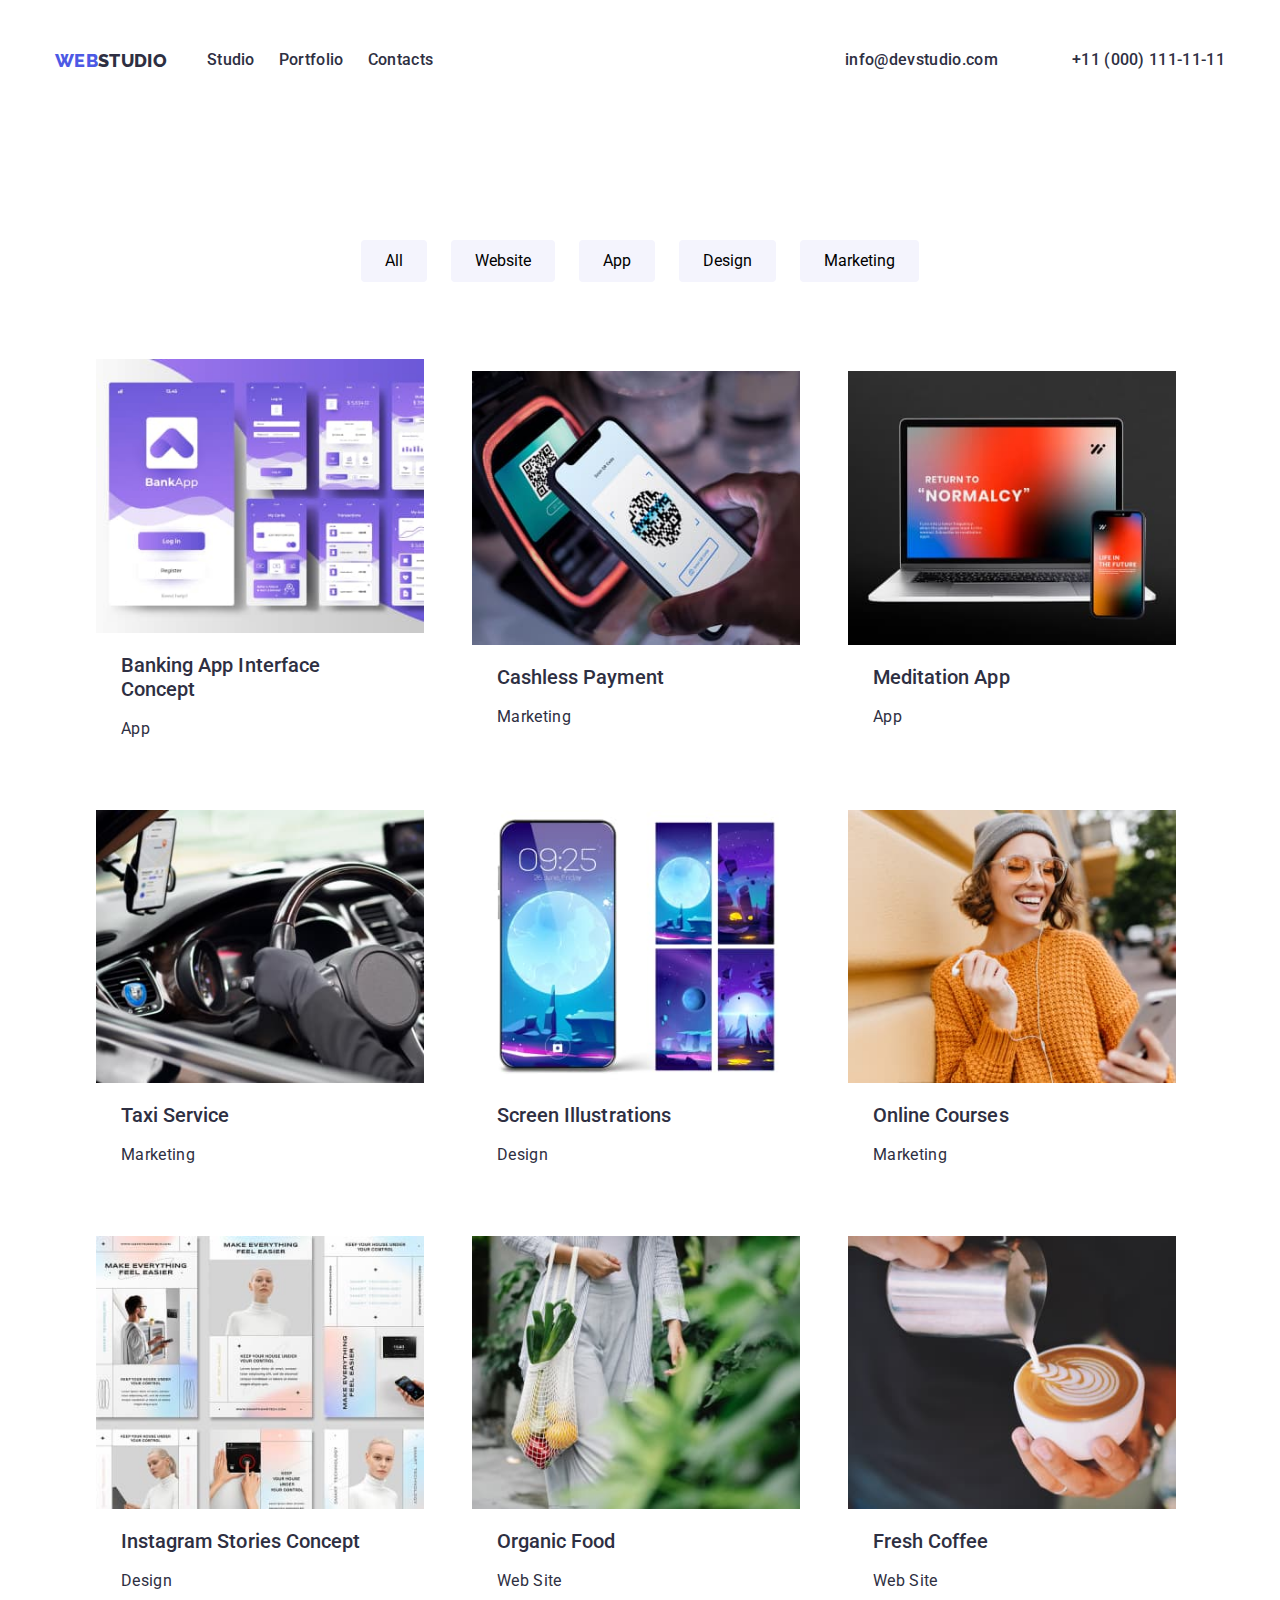
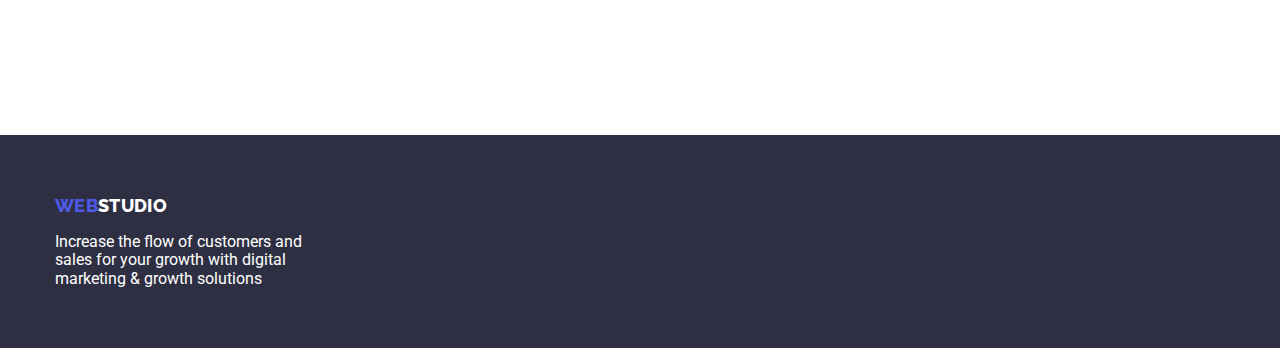
==== portfolio.html @ 9422ab8c "transfer files" ====
<!DOCTYPE html>
<html lang="en">
  <head>
    <meta charset="utf-8" />
    <meta name="viewport" content="width=device-width, initial-scale=1.0" />
    <title>Web Studio</title>
    <link rel="stylesheet" href="./css/style.css" />
    <link rel="stylesheet" href="./css/modern-normalize.css"/>
    <link rel="preconnect" href="https://fonts.googleapis.com">
    <link rel="preconnect" href="https://fonts.gstatic.com" crossorigin>
    <link href="https://fonts.googleapis.com/css2?family=Raleway:wght@800&family=Roboto:wght@400;500;700;900&display=swap" rel="stylesheet">

  <body>
    <header class="header-page">
      <div class="header-container container">
      <nav class="navigation-bar">
        <a href="index.html" class="logo link">WEB<span class="logo-span">STUDIO</span></a>
          <ul class="navigation-list">
            <li class="navigation-item"><a class="header-link link current" href="index.html">Studio</a></li>
            <li class="navigation-item"><a class="header-link link" href="portfolio.html">Portfolio</a></li>
            <li class="navigation-item"><a href="#Contacts" class="header-link link">Contacts</a></li>
          </ul>
      </nav>
      <address class="contacts-item list">
        <ul class="contacts-item">
        <li class="contacts-item list"><a href="mailto:info@devstudio.com" class="link">info@devstudio.com</a></li>
        <li class="contacts-item list"><a href="tel:+11 (000) 111-11-11" class="link">+11 (000) 111-11-11</a></li>
        </ul>
      </address>
      </div>
    </header>
    
    
    <main>
      <section class="menu-section section">
       <div class="container">


        <h2 hidden>Menu</h2>
        <ul class="filter list">
        <li class="filter-button"><button class="button-filter" type="button">All</button><br/></li>
        <li class="filter-button"><button class="button-filter" type="button">Website</button><br/></li>
        <li class="filter-button"><button class="button-filter" type="button">App</button><br/></li>
        <li class="filter-button"><button class="button-filter" type="button">Design</button><br/></li>
        <li class="filter-button"><button class="button-filter" type="button">Marketing</button><br/></li>
        </ul>

        <h2 hidden>Products</h2>
        <ul class="products">
          <li class="product-item">
            <a href="" class="link">
            <img
              src="images/banking app.jpg"
              alt="Banking App"
              width="360px"
              height="300px"
            />
          <div class="photo-info">
            <h3 class="gallery-title">Banking App Interface Concept</h3>
            <p class="filter-unit">App</p>
          </div>
          </a>
          </li>

          <li class="product-item">
            <a href="" class="link">
            <img
              src="images/cashless.jpg"
              alt="Cashless Payment"
              width="360px"
              height="300px"
            />
          <div class="photo-info">
            <h3 class="gallery-title">Cashless Payment</h3>
            <p class="filter-unit">Marketing</p>
          </div>
          </a>
          </li>

         <li class="product-item">
            <a href="" class="link">
            <img
              src="images/meditation app.jpg"
              alt="Meditation App"
              width="360px"
              height="300px"
            />
          <div class="photo-info">
          <h3 class="gallery-title">Meditation App</h3>
          <p class="filter-unit">App</p>
          </div>
          </a>
          </li>

          <li class="product-item">
            <a href="" class="link">
            <img
              src="images/taxi service.jpg"
              alt="Taxi Service"
              width="360px"
              height="300px"
            />
          <div class="photo-info">
          <h3 class="gallery-title">Taxi Service</h3>
          <p class="filter-unit">Marketing</p>
          </div>
          </a>
          </li>

          <li class="product-item">
            <a href="" class="link">
            <img
              src="images/screen.jpg"
              alt="Screen"
              width="360px"
              height="300px"
            />
          <div class="photo-info">
            <h3 class="gallery-title">Screen Illustrations</h3>
            <p class="filter-unit">Design</p>
            </div>
            </a>
          </li>

          <li class="product-item">
            <a href="" class="link">
            <img
              src="images/online.jpg"
              alt="Online Courses"
              width="360px"
              height="300px"
            />
          <div class="photo-info">
          <h3 class="gallery-title">Online Courses</h3>
          <p class="filter-unit">Marketing</p>
          </div>
          </a>
          </li>

          <li class="product-item">
            <a href="" class="link">
            <img
              src="images/instagram.jpg"
              alt="Instagram"
              width="360px"
              height="300px"
            />
          <div class="photo-info">
          <h3 class="gallery-title">Instagram Stories Concept</h3>
          <p class="filter-unit">Design</p>
          </div>
          </a>
          </li>

          <li class="product-item">
            <a href="" class="link">
            <img
              src="images/organic.jpg"
              alt="Organic"
              width="360px"
              height="300px"
            />
          <div class="photo-info">
          <h3 class="gallery-title">Organic Food</h3>
          <p class="filter-unit">Web Site</p>
          </div>
          </a>
          </li>

          <li class="product-item">
            <a href="" class="link">
            <img
              src="images/coffee.jpg"
              alt="Coffee"
              width="360px"
              height="300px"
            />
          <div class="photo-info">
          <h3 class="gallery-title">Fresh Coffee</h3>
          <p class="filter-unit">Web Site</p>
          </div>
          </a>
          </li>

        </ul>
        </div>
      </section>
    </main>

      <footer class="footer-page">
        <div class="container">
       <a href="index.html" class="logo link">WEB<span class="logo-span">STUDIO</span></a>
       <p class="footer-description">
        Increase the flow of customers and<br/> sales for your growth with digital<br/>
        marketing & growth solutions
      </p>
      </div>
      </footer>
  </body>
</html>
---- css/style.css ----
/*Global Style Reset*/
h1,
h2,
h3,
h4,
p {
  margin: 0;
}

:root {
  --navyblue: #2e2f42;
  --white: #ffffff;
  --iris: #4d5ae5;
  --cloud: #f4f4fd;
  --ocean: #404bbf;
}
body {
  font-family: "Roboto", sans-serif;
  color: var(--navyblue);
}

.navigation-list {
  display: flex;
  justify-content: center;
  align-items: center;
  gap: 24px;
}

.contacts-item {
  display: flex;
  gap: 24px;
}

address {
  font-style: normal;
}

.link {
  text-decoration: none;
}

.list {
  list-style-type: none;
  margin: 0;
  padding: 0;
}

.container {
  width: 1200px;
  padding-left: 15px;
  padding-right: 15px;
  margin: auto;
}

img {
  display: block;
  max-width: 100%;
  height: auto;
}

.header-page {
  border-bottom: 1 px solid var(--cloud);
}

.header-container {
  display: flex;
  align-items: center;
}

.logo {
  color: var(--iris);
  font-family: Raleway;
  font-size: 18px;
  font-style: normal;
  font-weight: 800;
  line-height: 1.167;
}

.logo-span {
  color: var(--navyblue);
}

.navigation-bar {
  display: flex;
  align-items: center;
}

.nav {
  display: flex;
  margin-left: 93px;
}

.navigation-item {
  display: block;
  padding: 32px 0;
}

.nav .navigation-item + .navigation-item {
  margin-left: 50px;
  display: block;
  padding: 32px 0;
}

.header-link {
  padding: 32px 0;
  color: var(--navyblue);
  font-weight: 500;
  font-size: 16 px;
  line-height: 24px;
  letter-spacing: 0.32px;
}

.navigation-bar .link:focus,
.navigation-bar .link:hover {
  background-color: var(--white);
  color: var(--iris);
}

.contacts-item {
  list-style-type: none;
  display: flex;
  margin-left: auto;
}

.contacts-item .contacts-item + .contacts-item {
  margin-left: 50px;
}

.contacts-item,
.link {
  color: var(--navyblue);
  text-decoration: none;
  font-weight: 500;
  font-size: 16px;
  line-height: 24px;
  letter-spacing: 0.32px;
}

.contacts-item .link:focus,
.contacts-item .link:hover {
  background-color: var(--white);
  color: var(--iris);
}

.section {
  padding-top: 120px;
  padding-bottom: 120px;
}

.no-top-padding {
  padding-top: 0;
}

.section-one {
  background-color: var(--navyblue);
  color: white;
  text-align: center;
  padding-top: 188px;
  padding-bottom: 188px;
}

.title-section-one {
  color: white;
  text-align: center;
  font-size: 56px;
  font-weight: 700;
  line-height: 60px;
  letter-spacing: 1.12px;
  margin-bottom: 48px;
}

.section-one .button {
  display: inline-block;
  cursor: pointer;
  background: var(--iris);
  color: var(--white);
  padding: 16px 32px;
  align-items: flex-start;
  gap: 10px;
  border-radius: 4px;
  box-shadow: 0px 4px 4px 0px rgba(0, 0, 0, 0.15);
  font-size: 16px;
  font-style: normal;
  font-weight: 500;
  line-height: 1.5;
  border: none;
}

.button:hover,
.button:focus {
  background-color: var(--ocean);
  color: var(--white);
}

.features-list {
  display: flex;
  flex-wrap: wrap;
  gap: 30px;
}

.features-list-items {
  width: 264px;
  flex-basis: calc(100% / 4 - 30px);
}

.features-title {
  margin-bottom: 8px;
  font-weight: 500;
  font-size: 20px;
  line-height: 24px;
  letter-spacing: 0.4px;
  margin-top: 120px;
}

.features-text {
  color: var(--navyblue);
  font-weight: 400;
  font-size: 16px;
  line-height: 24px;
  letter-spacing: 0.32px;
}

.activity-title {
  font-weight: 700;
  font-size: 36px;
  line-height: 40px;
  text-align: center;
  text-transform: capitalize;
}

.activity-list {
  display: flex;
  flex-wrap: wrap;
  gap: 30px;
}

.activity-list-item {
  display: flex;
  flex-basis: calc(100% / 3 - 30px);
}

.section-four {
  background-color: var(--cloud);
  text-align: center;
}

.team-items {
  display: inline-flex;
  flex-wrap: wrap;
  gap: 30px;
}

.team-item {
  box-shadow: 0px 2px 1px 0px rgba(46, 47, 66, 0.08),
    0px 1px 1px 0px rgba(46, 47, 66, 0.16),
    0px 1px 6px 0px rgba(46, 47, 66, 0.08);
  border-radius: 0px 0px 4px 4px;
  background-color: var(--cloud);
  flex-basis: calc(100% / 4 - 30px);
}

.team-item-name {
  padding-top: 32px;
  padding-bottom: 32px;
}

.name {
  margin-bottom: 8px;
  margin-top: 32px;
  font-weight: 500;
  font-size: 20px;
  line-height: 24px;
}

.position {
  color: var(--navyblue);
  font-weight: 400;
  font-size: 16px;
  line-height: 24px;
  letter-spacing: 0.32px;
}

.footer-page {
  background-color: var(--navyblue);
  display: flex;
  padding-top: 60px;
  padding-bottom: 60px;
}

.logo {
  color: var(--iris);
  font-family: Raleway;
  font-size: 18px;
  font-style: normal;
  font-weight: 800;
  line-height: 1.167;
}

.footer-page .logo-span {
  text-decoration: none;
  color: var(--white);
  font-family: Raleway;
  font-size: 18px;
  font-style: normal;
  font-weight: 800;
  line-height: 1.167;
}

.footer-page .footer-description {
  margin-top: 16px;
  color: var(--white);
}

.filter {
  display: flex;
  justify-content: center;
  margin-bottom: 50px;

  font-weight: 500;
  font-size: 16px;
  line-height: 1.63;
  text-align: center;
}

.button-filter {
  display: flex;
  padding: 12px 24px;
  border-radius: 4px;
  border: none;

  background-color: var(--cloud);

  font-family: "Roboto", sans-serif;
  cursor: pointer;
}

.filter-button + .filter-button {
  margin-left: 24px;
}

.button-filter:focus,
.button-filter:hover {
  background-color: var(--iris);
  color: var(--cloud);
}

.products {
  display: flex;
  flex-wrap: wrap;
  align-items: center;
  margin: -15px;
  gap: 16px;
}

.product-item {
  list-style-type: none;
  width: 328px;
  margin: 16px;
  flex-basis: calc(100% / - 30px);
}

.product .link {
  text-decoration: none;
  color: var(--navyblue);
}

.gallery-title {
  margin-bottom: 8px;
  font-weight: 500;
  font-size: 20px;
  line-height: 24px;
  letter-spacing: 0.04px;
}

.filter-unit {
  color: var(--navyblue);
  font-weight: 400;
  font-size: 16px;
  line-height: 24px;
  letter-spacing: 0.32px;
}

.photo-info {
  display: flex;
  padding: 20px 24px;
  width: 328px;
  flex-direction: column;
  justify-content: center;
  align-items: flex-start;
  gap: 8px;
  align-self: stretch;
  border: 1px solid var(--white);
  border-top: 0;
  background: var(--white, #fff);
}

.section-title {
  margin-bottom: 50px;
  color: var(--navyblue);
  font-weight: 700;
  font-size: 36px;
  line-height: 1.17;
  text-align: center;
}
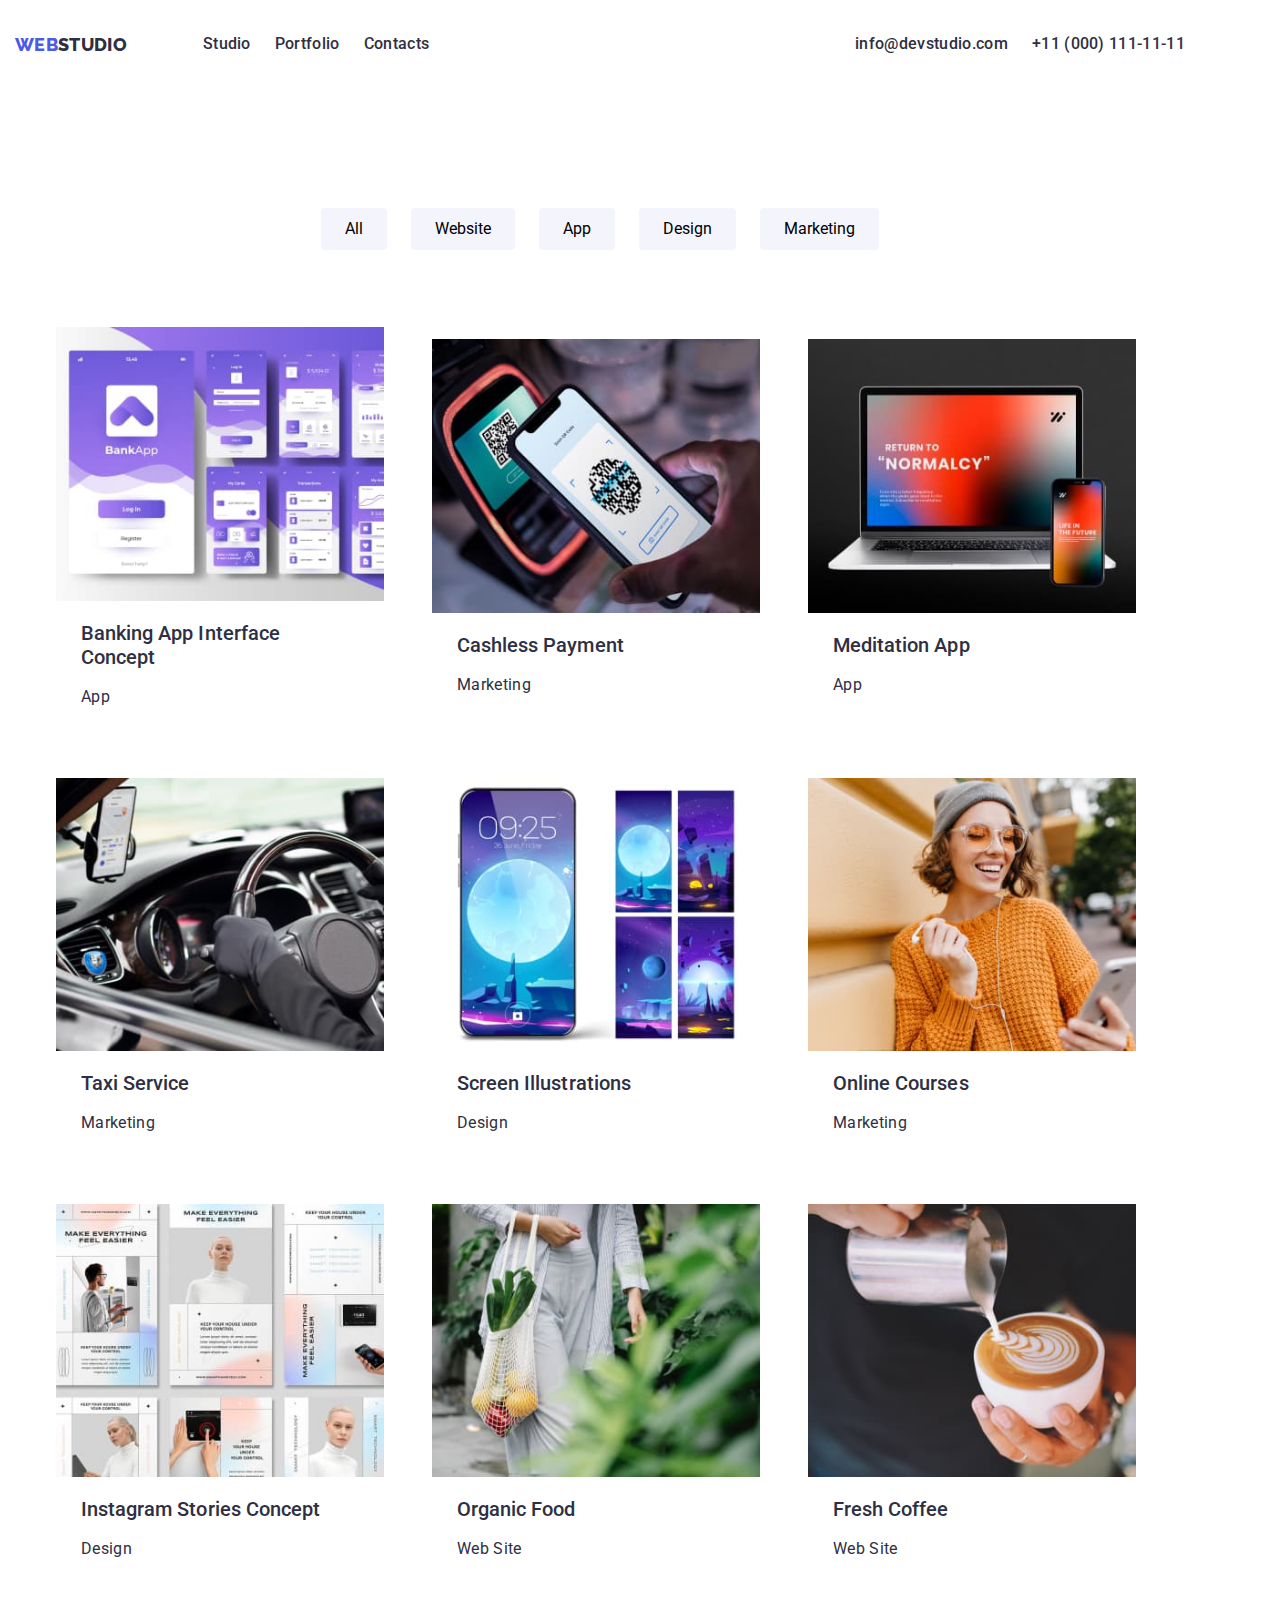
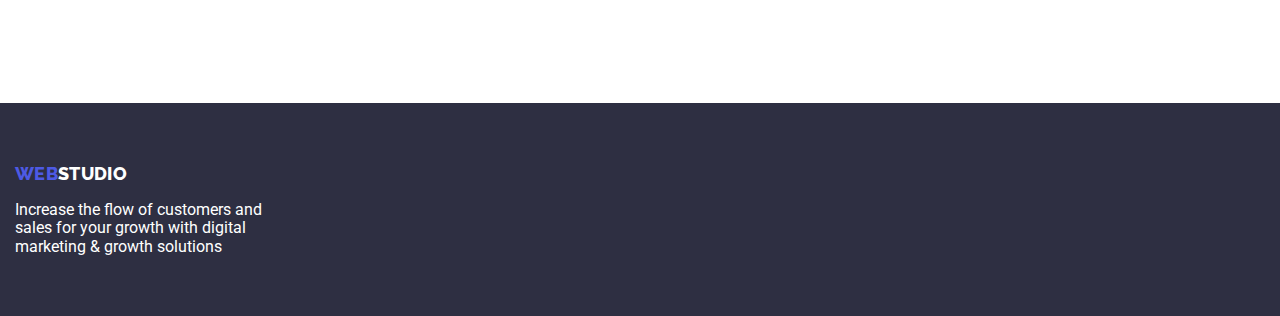
==== commit c2a42188: "new files" ====
--- a/portfolio.html
+++ b/portfolio.html
@@ -15,14 +15,14 @@
       <div class="header-container container">
       <nav class="navigation-bar">
         <a href="index.html" class="logo link">WEB<span class="logo-span">STUDIO</span></a>
-          <ul class="navigation-list">
+          <ul class="navigation-list list">
             <li class="navigation-item"><a class="header-link link current" href="index.html">Studio</a></li>
             <li class="navigation-item"><a class="header-link link" href="portfolio.html">Portfolio</a></li>
             <li class="navigation-item"><a href="#Contacts" class="header-link link">Contacts</a></li>
           </ul>
       </nav>
       <address class="contacts-item list">
-        <ul class="contacts-item">
+        <ul class="contacts-item list">
         <li class="contacts-item list"><a href="mailto:info@devstudio.com" class="link">info@devstudio.com</a></li>
         <li class="contacts-item list"><a href="tel:+11 (000) 111-11-11" class="link">+11 (000) 111-11-11</a></li>
         </ul>
--- a/css/style.css
+++ b/css/style.css
@@ -49,7 +49,7 @@
   width: 1200px;
   padding-left: 15px;
   padding-right: 15px;
-  margin: auto;
+  justify-content: center;
 }
 
 img {
@@ -77,6 +77,7 @@
 }
 
 .logo-span {
+  margin-right: 76px;
   color: var(--navyblue);
 }
 
@@ -87,16 +88,9 @@
 
 .nav {
   display: flex;
-  margin-left: 93px;
 }
 
 .navigation-item {
-  display: block;
-  padding: 32px 0;
-}
-
-.nav .navigation-item + .navigation-item {
-  margin-left: 50px;
   display: block;
   padding: 32px 0;
 }
@@ -120,10 +114,6 @@
   list-style-type: none;
   display: flex;
   margin-left: auto;
-}
-
-.contacts-item .contacts-item + .contacts-item {
-  margin-left: 50px;
 }
 
 .contacts-item,
@@ -209,7 +199,6 @@
   font-size: 20px;
   line-height: 24px;
   letter-spacing: 0.4px;
-  margin-top: 120px;
 }
 
 .features-text {
@@ -242,6 +231,7 @@
 .section-four {
   background-color: var(--cloud);
   text-align: center;
+  justify-content: center;
 }
 
 .team-items {
@@ -255,21 +245,21 @@
     0px 1px 1px 0px rgba(46, 47, 66, 0.16),
     0px 1px 6px 0px rgba(46, 47, 66, 0.08);
   border-radius: 0px 0px 4px 4px;
-  background-color: var(--cloud);
+  background-color: var(--white);
   flex-basis: calc(100% / 4 - 30px);
+  flex-direction: column;
+}
+
+.name {
+  font-weight: 500;
+  font-size: 20px;
+  line-height: 24px;
 }
 
 .team-item-name {
-  padding-top: 32px;
-  padding-bottom: 32px;
-}
-
-.name {
-  margin-bottom: 8px;
-  margin-top: 32px;
-  font-weight: 500;
-  font-size: 20px;
-  line-height: 24px;
+  padding: 20px 24px;
+  justify-content: center;
+  gap: 8px;
 }
 
 .position {
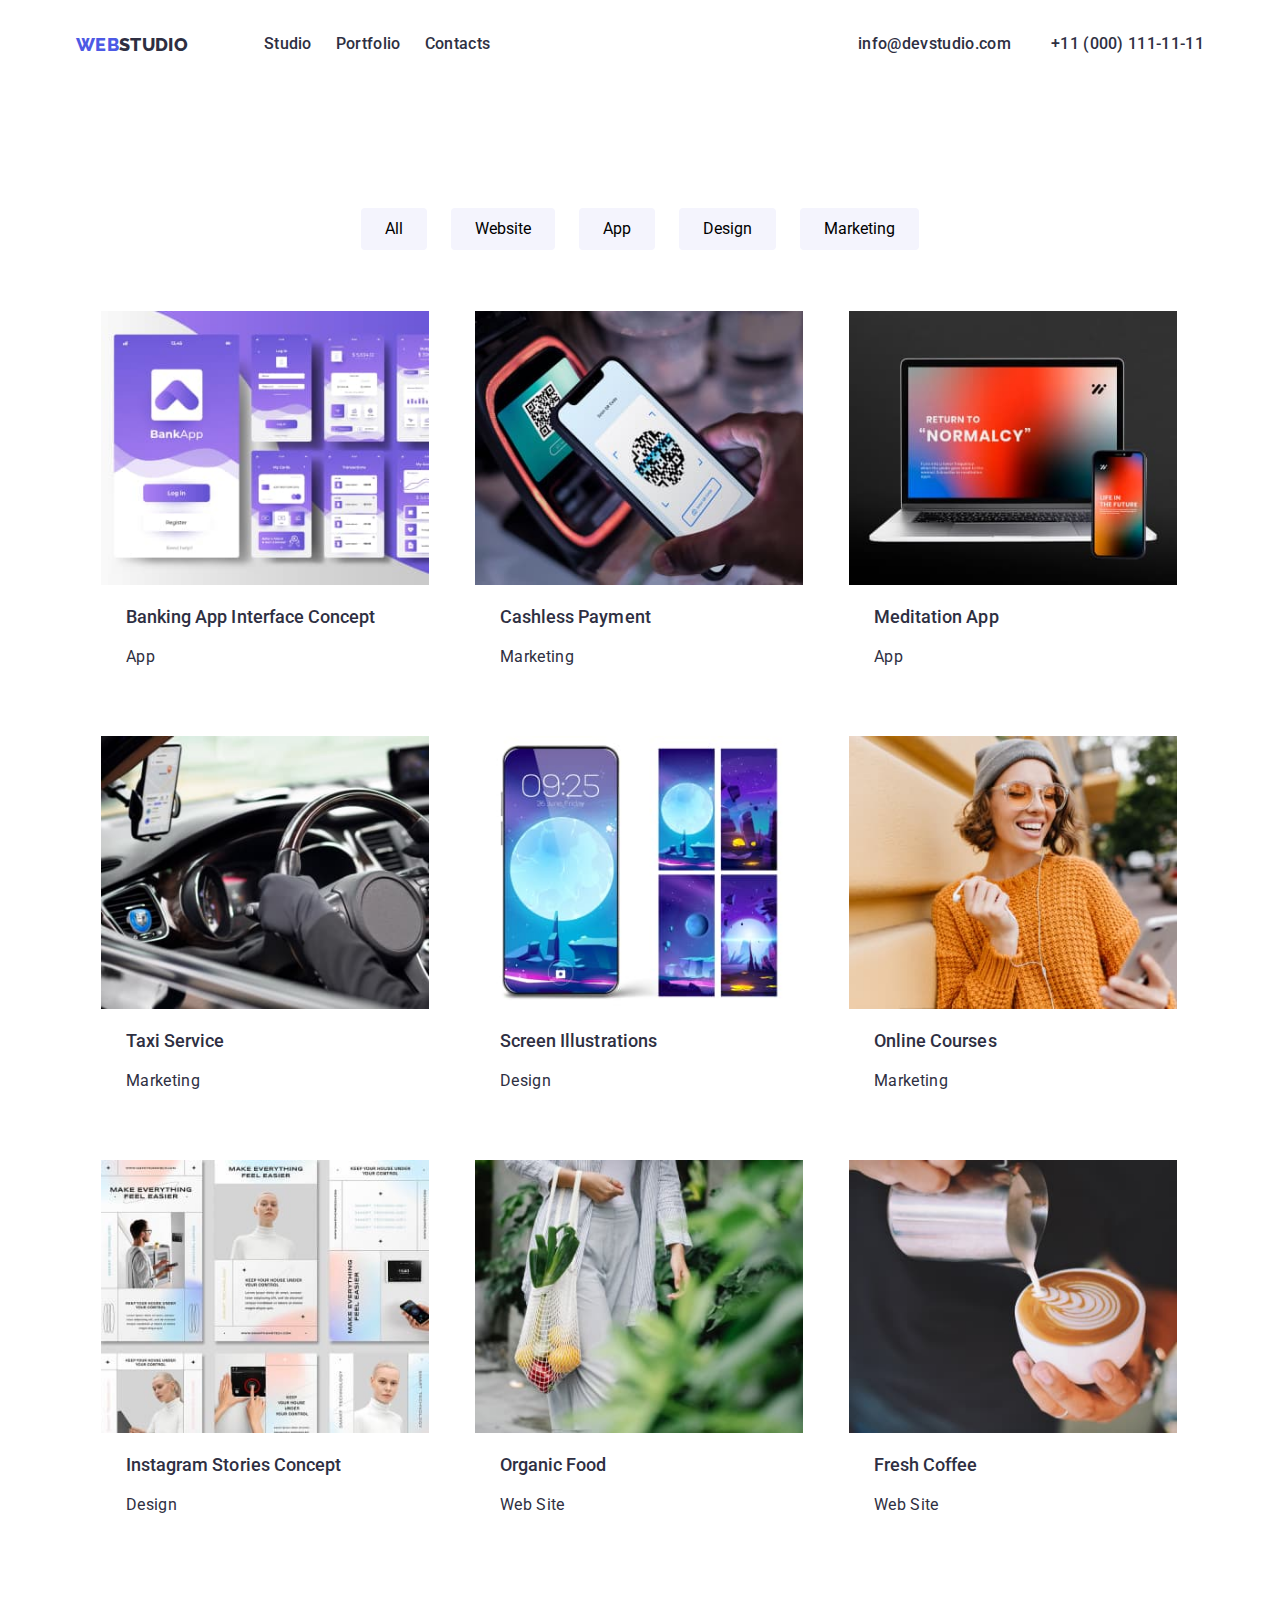
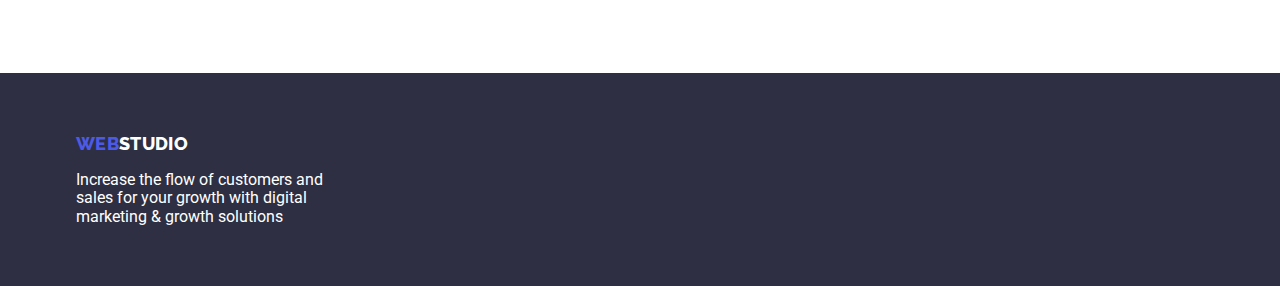
==== commit 531fd54d: "new files change" ====
--- a/portfolio.html
+++ b/portfolio.html
@@ -53,7 +53,7 @@
               src="images/banking app.jpg"
               alt="Banking App"
               width="360px"
-              height="300px"
+             
             />
           <div class="photo-info">
             <h3 class="gallery-title">Banking App Interface Concept</h3>
@@ -68,7 +68,7 @@
               src="images/cashless.jpg"
               alt="Cashless Payment"
               width="360px"
-              height="300px"
+              
             />
           <div class="photo-info">
             <h3 class="gallery-title">Cashless Payment</h3>
@@ -83,7 +83,7 @@
               src="images/meditation app.jpg"
               alt="Meditation App"
               width="360px"
-              height="300px"
+            
             />
           <div class="photo-info">
           <h3 class="gallery-title">Meditation App</h3>
@@ -98,7 +98,7 @@
               src="images/taxi service.jpg"
               alt="Taxi Service"
               width="360px"
-              height="300px"
+             
             />
           <div class="photo-info">
           <h3 class="gallery-title">Taxi Service</h3>
@@ -113,7 +113,7 @@
               src="images/screen.jpg"
               alt="Screen"
               width="360px"
-              height="300px"
+             
             />
           <div class="photo-info">
             <h3 class="gallery-title">Screen Illustrations</h3>
@@ -128,7 +128,7 @@
               src="images/online.jpg"
               alt="Online Courses"
               width="360px"
-              height="300px"
+              
             />
           <div class="photo-info">
           <h3 class="gallery-title">Online Courses</h3>
@@ -143,7 +143,7 @@
               src="images/instagram.jpg"
               alt="Instagram"
               width="360px"
-              height="300px"
+             
             />
           <div class="photo-info">
           <h3 class="gallery-title">Instagram Stories Concept</h3>
@@ -158,7 +158,6 @@
               src="images/organic.jpg"
               alt="Organic"
               width="360px"
-              height="300px"
             />
           <div class="photo-info">
           <h3 class="gallery-title">Organic Food</h3>
--- a/css/style.css
+++ b/css/style.css
@@ -26,11 +26,6 @@
   gap: 24px;
 }
 
-.contacts-item {
-  display: flex;
-  gap: 24px;
-}
-
 address {
   font-style: normal;
 }
@@ -46,10 +41,10 @@
 }
 
 .container {
-  width: 1200px;
+  margin: 0 auto;
+  width: 1158px;
   padding-left: 15px;
   padding-right: 15px;
-  justify-content: center;
 }
 
 img {
@@ -114,6 +109,7 @@
   list-style-type: none;
   display: flex;
   margin-left: auto;
+  gap: 40px;
 }
 
 .contacts-item,
@@ -145,7 +141,6 @@
   background-color: var(--navyblue);
   color: white;
   text-align: center;
-  padding-top: 188px;
   padding-bottom: 188px;
 }
 
@@ -345,7 +340,8 @@
 .product-item {
   list-style-type: none;
   width: 328px;
-  margin: 16px;
+  margin-right: 30px;
+  margin-bottom: 30px;
   flex-basis: calc(100% / - 30px);
 }
 
@@ -357,7 +353,7 @@
 .gallery-title {
   margin-bottom: 8px;
   font-weight: 500;
-  font-size: 20px;
+  font-size: 18px;
   line-height: 24px;
   letter-spacing: 0.04px;
 }
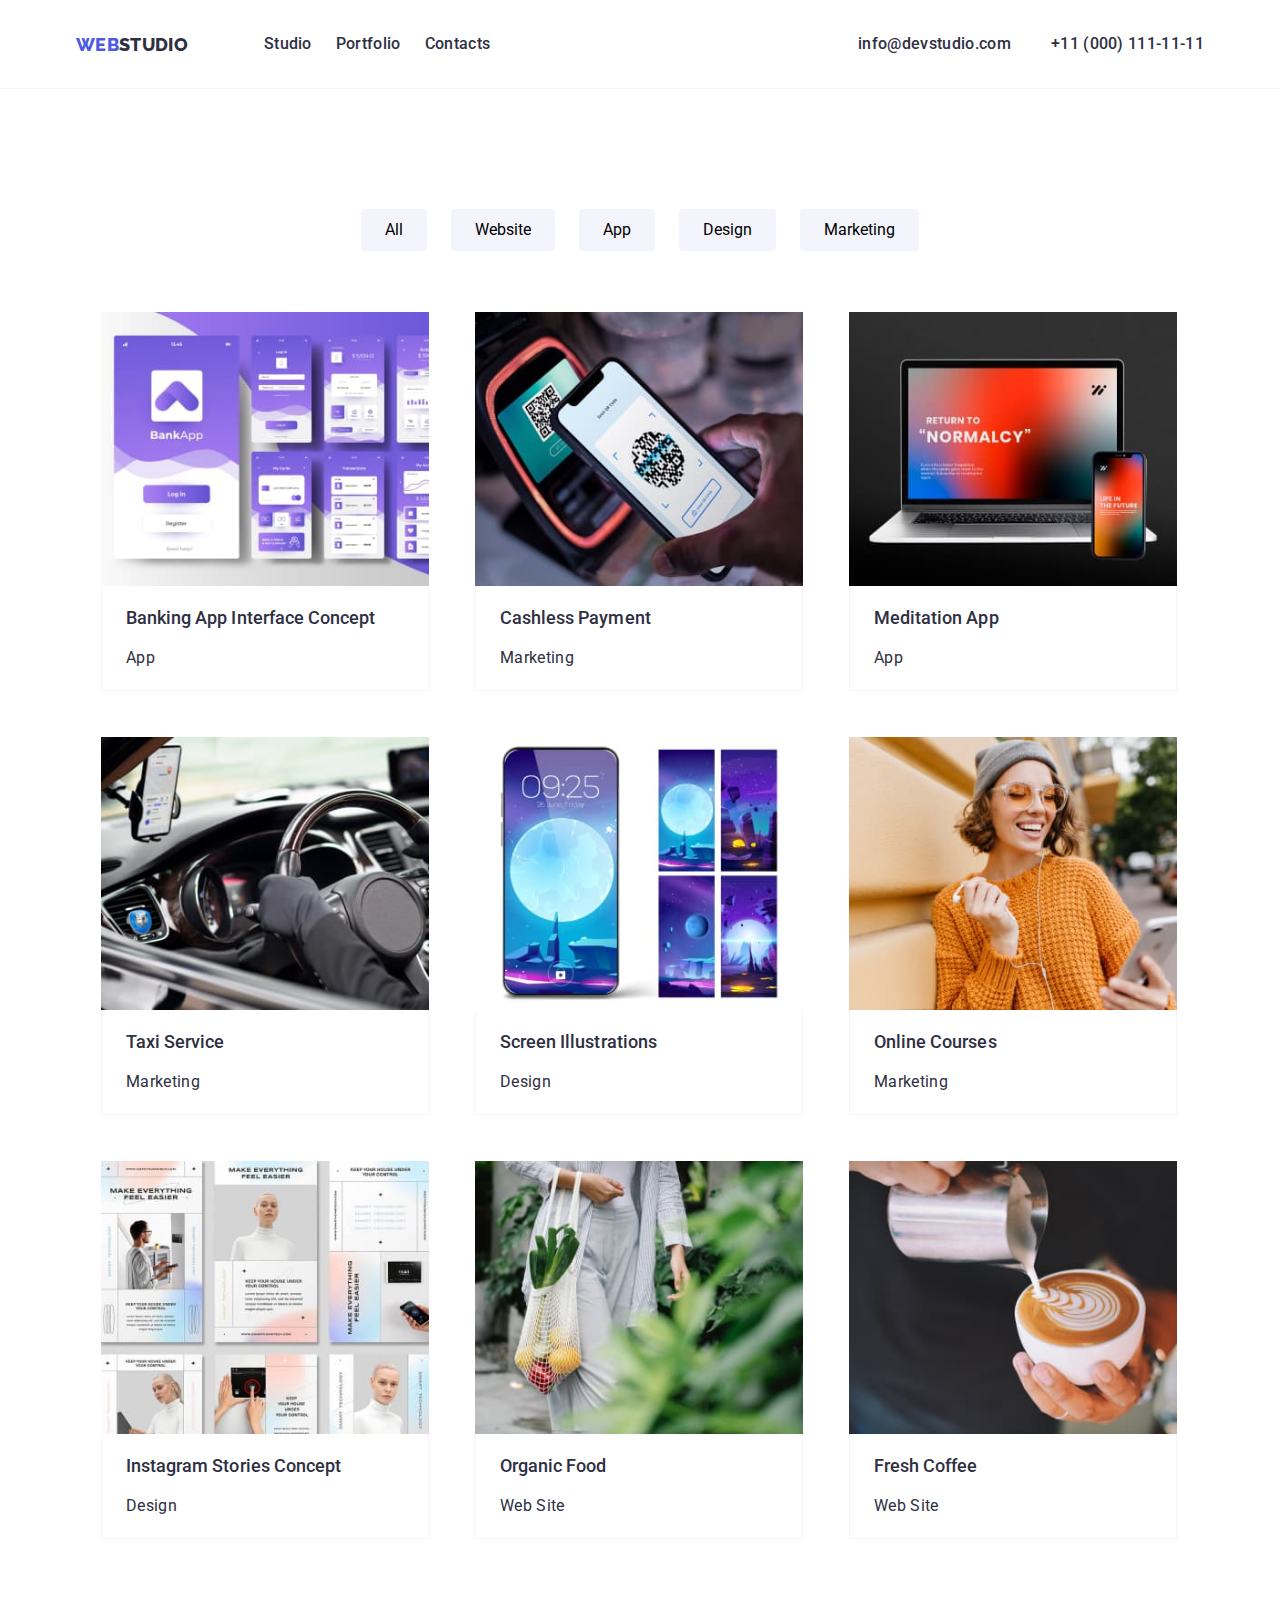
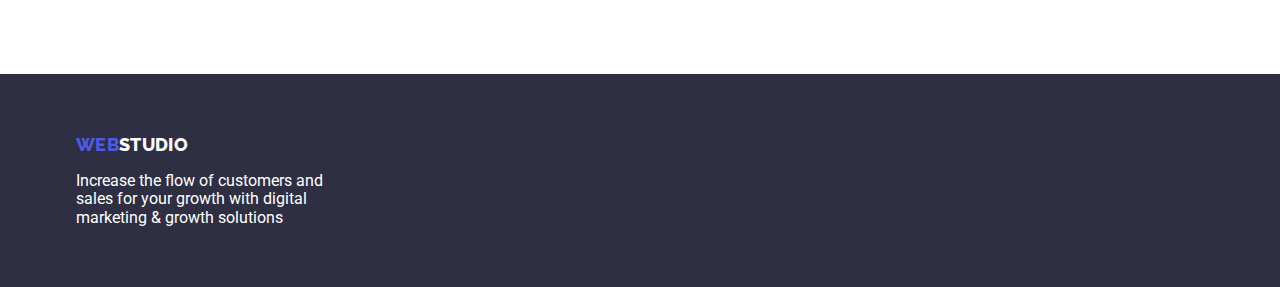
==== commit c0f17151: "css portfolio and index changes" ====
--- a/portfolio.html
+++ b/portfolio.html
@@ -48,7 +48,7 @@
         <h2 hidden>Products</h2>
         <ul class="products">
           <li class="product-item">
-            <a href="" class="link">
+            <a href="" class="shadow link">
             <img
               src="images/banking app.jpg"
               alt="Banking App"
@@ -63,7 +63,7 @@
           </li>
 
           <li class="product-item">
-            <a href="" class="link">
+            <a href="" class="shadow link">
             <img
               src="images/cashless.jpg"
               alt="Cashless Payment"
@@ -78,7 +78,7 @@
           </li>
 
          <li class="product-item">
-            <a href="" class="link">
+            <a href="" class="shadow link">
             <img
               src="images/meditation app.jpg"
               alt="Meditation App"
@@ -93,7 +93,7 @@
           </li>
 
           <li class="product-item">
-            <a href="" class="link">
+            <a href="" class="shadow link">
             <img
               src="images/taxi service.jpg"
               alt="Taxi Service"
@@ -108,7 +108,7 @@
           </li>
 
           <li class="product-item">
-            <a href="" class="link">
+            <a href="" class="shadow link">
             <img
               src="images/screen.jpg"
               alt="Screen"
@@ -123,7 +123,7 @@
           </li>
 
           <li class="product-item">
-            <a href="" class="link">
+            <a href="" class="shadow link">
             <img
               src="images/online.jpg"
               alt="Online Courses"
@@ -138,7 +138,7 @@
           </li>
 
           <li class="product-item">
-            <a href="" class="link">
+            <a href="" class="shadow link">
             <img
               src="images/instagram.jpg"
               alt="Instagram"
@@ -153,7 +153,7 @@
           </li>
 
           <li class="product-item">
-            <a href="" class="link">
+            <a href="" class="shadow link">
             <img
               src="images/organic.jpg"
               alt="Organic"
@@ -167,7 +167,7 @@
           </li>
 
           <li class="product-item">
-            <a href="" class="link">
+            <a href="" class="shadow link">
             <img
               src="images/coffee.jpg"
               alt="Coffee"
--- a/css/style.css
+++ b/css/style.css
@@ -54,7 +54,7 @@
 }
 
 .header-page {
-  border-bottom: 1 px solid var(--cloud);
+  border-bottom: 1px solid var(--cloud);
 }
 
 .header-container {
@@ -141,7 +141,18 @@
   background-color: var(--navyblue);
   color: white;
   text-align: center;
+  padding-top: 188px;
   padding-bottom: 188px;
+  background-image: linear-gradient(
+      rgba(46, 47, 66, 0.7),
+      rgba(46, 47, 66, 0.7)
+    ),
+    url(../images/people-office.jpg);
+  background-size: cover;
+  background-position: center;
+  background-repeat: no-repeat;
+  max-width: 1440px;
+  margin: 0 auto;
 }
 
 .title-section-one {
@@ -149,9 +160,9 @@
   text-align: center;
   font-size: 56px;
   font-weight: 700;
-  line-height: 60px;
+  line-height: 1.0714;
   letter-spacing: 1.12px;
-  margin-bottom: 48px;
+  margin-bottom: 30px;
 }
 
 .section-one .button {
@@ -188,6 +199,37 @@
   flex-basis: calc(100% / 4 - 30px);
 }
 
+.features-title::before {
+  content: "";
+  display: block;
+  margin-bottom: 30px;
+  height: 120px;
+  border-radius: 4px;
+  background-repeat: no-repeat;
+  background-color: var(--cloud);
+  background-position: center;
+}
+
+.antenna::before {
+  background-image: url(../images/antenna-1.svg);
+  background-repeat: no-repeat;
+}
+
+.clock::before {
+  background-image: url(../images/clock-1.svg);
+  background-repeat: no-repeat;
+}
+
+.diagram::before {
+  background-image: url(../images/diagram-1.svg);
+  background-repeat: no-repeat;
+}
+
+.astronaut::before {
+  background-image: url(../images/astronaut-1.svg);
+  background-repeat: no-repeat;
+}
+
 .features-title {
   margin-bottom: 8px;
   font-weight: 500;
@@ -375,7 +417,7 @@
   align-items: flex-start;
   gap: 8px;
   align-self: stretch;
-  border: 1px solid var(--white);
+  border: 1px solid var(--cloud);
   border-top: 0;
   background: var(--white, #fff);
 }
@@ -388,3 +430,19 @@
   line-height: 1.17;
   text-align: center;
 }
+
+.section-five {
+  background-color: var(--white);
+  color: var(--navyblue);
+  text-align: center;
+}
+
+.product-item:hover {
+  box-shadow: 0 2.8px 2.2px red, 0 6.7px 5.3px blue, 0 12.5px 10px green,
+    0 22.3px 17.9px purple, 0 41.8px 33.4px orange, 0 100px 80px teal;
+}
+
+.button-filter:hover {
+  box-shadow: 0 2.8px 2.2px red, 0 6.7px 5.3px blue, 0 12.5px 10px green,
+    0 22.3px 17.9px purple, 0 41.8px 33.4px orange, 0 100px 80px teal;
+}
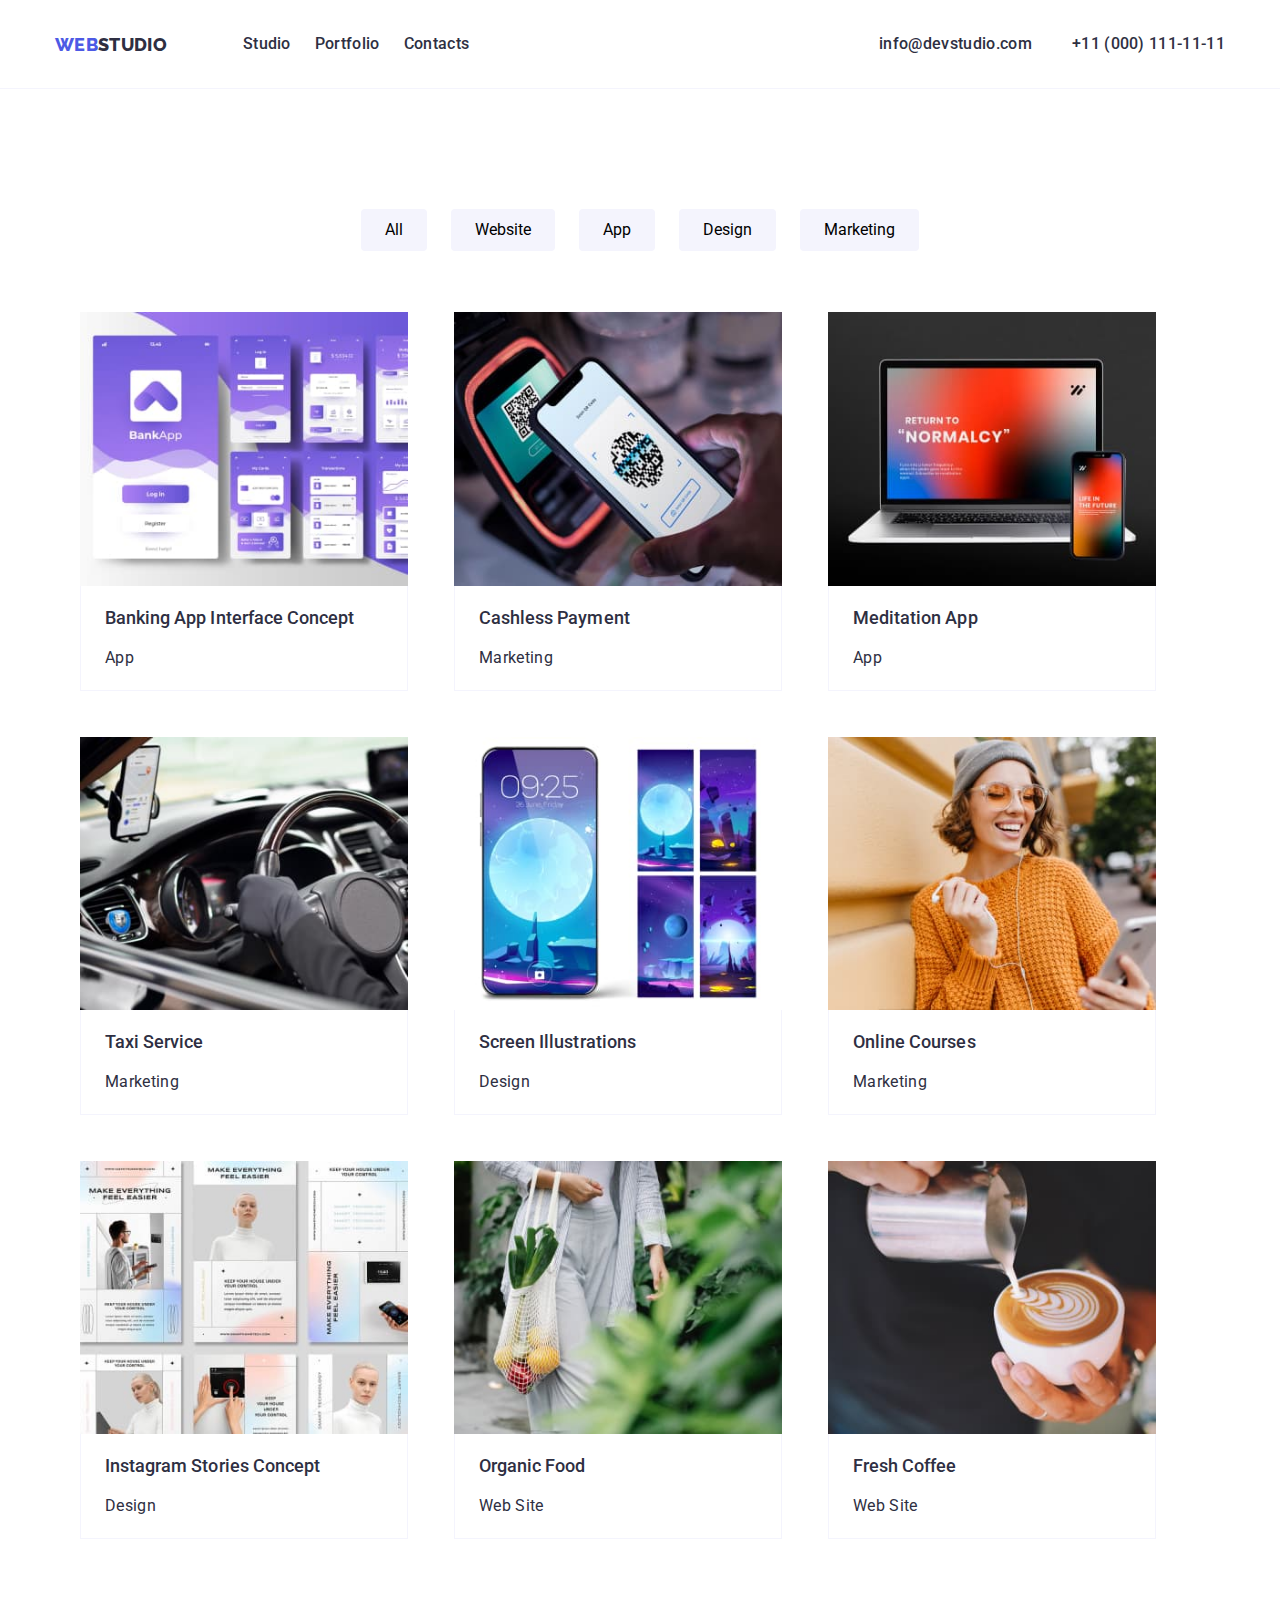
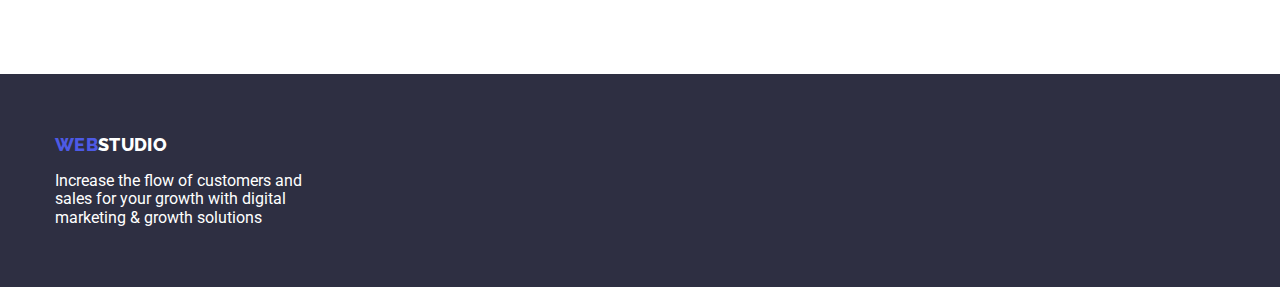
==== commit 87334d8f: "svg css" ====
--- a/portfolio.html
+++ b/portfolio.html
@@ -5,195 +5,205 @@
     <meta name="viewport" content="width=device-width, initial-scale=1.0" />
     <title>Web Studio</title>
     <link rel="stylesheet" href="./css/style.css" />
-    <link rel="stylesheet" href="./css/modern-normalize.css"/>
-    <link rel="preconnect" href="https://fonts.googleapis.com">
-    <link rel="preconnect" href="https://fonts.gstatic.com" crossorigin>
-    <link href="https://fonts.googleapis.com/css2?family=Raleway:wght@800&family=Roboto:wght@400;500;700;900&display=swap" rel="stylesheet">
-
+    <link rel="stylesheet" href="./css/modern-normalize.css" />
+    <link rel="preconnect" href="https://fonts.googleapis.com" />
+    <link rel="preconnect" href="https://fonts.gstatic.com" crossorigin />
+    <link
+      href="https://fonts.googleapis.com/css2?family=Raleway:wght@800&family=Roboto:wght@400;500;700;900&display=swap"
+      rel="stylesheet"
+    />
+  </head>
   <body>
     <header class="header-page">
       <div class="header-container container">
-      <nav class="navigation-bar">
-        <a href="index.html" class="logo link">WEB<span class="logo-span">STUDIO</span></a>
+        <nav class="navigation-bar">
+          <a href="index.html" class="logo link"
+            >WEB<span class="logo-span">STUDIO</span></a
+          >
           <ul class="navigation-list list">
-            <li class="navigation-item"><a class="header-link link current" href="index.html">Studio</a></li>
-            <li class="navigation-item"><a class="header-link link" href="portfolio.html">Portfolio</a></li>
-            <li class="navigation-item"><a href="#Contacts" class="header-link link">Contacts</a></li>
-          </ul>
-      </nav>
-      <address class="contacts-item list">
-        <ul class="contacts-item list">
-        <li class="contacts-item list"><a href="mailto:info@devstudio.com" class="link">info@devstudio.com</a></li>
-        <li class="contacts-item list"><a href="tel:+11 (000) 111-11-11" class="link">+11 (000) 111-11-11</a></li>
-        </ul>
-      </address>
+            <li class="navigation-item">
+              <a class="header-link link current" href="index.html">Studio</a>
+            </li>
+            <li class="navigation-item">
+              <a class="header-link link" href="portfolio.html">Portfolio</a>
+            </li>
+            <li class="navigation-item">
+              <a href="#Contacts" class="header-link link">Contacts</a>
+            </li>
+          </ul>
+        </nav>
+        <address class="contacts-item list">
+          <ul class="contacts-item list">
+            <li class="contacts-item list">
+              <a href="mailto:info@devstudio.com" class="link"
+                >info@devstudio.com</a
+              >
+            </li>
+            <li class="contacts-item list">
+              <a href="tel:+11 (000) 111-11-11" class="link"
+                >+11 (000) 111-11-11</a
+              >
+            </li>
+          </ul>
+        </address>
       </div>
     </header>
-    
-    
+
     <main>
       <section class="menu-section section">
-       <div class="container">
-
-
-        <h2 hidden>Menu</h2>
-        <ul class="filter list">
-        <li class="filter-button"><button class="button-filter" type="button">All</button><br/></li>
-        <li class="filter-button"><button class="button-filter" type="button">Website</button><br/></li>
-        <li class="filter-button"><button class="button-filter" type="button">App</button><br/></li>
-        <li class="filter-button"><button class="button-filter" type="button">Design</button><br/></li>
-        <li class="filter-button"><button class="button-filter" type="button">Marketing</button><br/></li>
-        </ul>
-
-        <h2 hidden>Products</h2>
-        <ul class="products">
-          <li class="product-item">
-            <a href="" class="shadow link">
-            <img
-              src="images/banking app.jpg"
-              alt="Banking App"
-              width="360px"
-             
-            />
-          <div class="photo-info">
-            <h3 class="gallery-title">Banking App Interface Concept</h3>
-            <p class="filter-unit">App</p>
-          </div>
-          </a>
-          </li>
-
-          <li class="product-item">
-            <a href="" class="shadow link">
-            <img
-              src="images/cashless.jpg"
-              alt="Cashless Payment"
-              width="360px"
-              
-            />
-          <div class="photo-info">
-            <h3 class="gallery-title">Cashless Payment</h3>
-            <p class="filter-unit">Marketing</p>
-          </div>
-          </a>
-          </li>
-
-         <li class="product-item">
-            <a href="" class="shadow link">
-            <img
-              src="images/meditation app.jpg"
-              alt="Meditation App"
-              width="360px"
-            
-            />
-          <div class="photo-info">
-          <h3 class="gallery-title">Meditation App</h3>
-          <p class="filter-unit">App</p>
-          </div>
-          </a>
-          </li>
-
-          <li class="product-item">
-            <a href="" class="shadow link">
-            <img
-              src="images/taxi service.jpg"
-              alt="Taxi Service"
-              width="360px"
-             
-            />
-          <div class="photo-info">
-          <h3 class="gallery-title">Taxi Service</h3>
-          <p class="filter-unit">Marketing</p>
-          </div>
-          </a>
-          </li>
-
-          <li class="product-item">
-            <a href="" class="shadow link">
-            <img
-              src="images/screen.jpg"
-              alt="Screen"
-              width="360px"
-             
-            />
-          <div class="photo-info">
-            <h3 class="gallery-title">Screen Illustrations</h3>
-            <p class="filter-unit">Design</p>
-            </div>
-            </a>
-          </li>
-
-          <li class="product-item">
-            <a href="" class="shadow link">
-            <img
-              src="images/online.jpg"
-              alt="Online Courses"
-              width="360px"
-              
-            />
-          <div class="photo-info">
-          <h3 class="gallery-title">Online Courses</h3>
-          <p class="filter-unit">Marketing</p>
-          </div>
-          </a>
-          </li>
-
-          <li class="product-item">
-            <a href="" class="shadow link">
-            <img
-              src="images/instagram.jpg"
-              alt="Instagram"
-              width="360px"
-             
-            />
-          <div class="photo-info">
-          <h3 class="gallery-title">Instagram Stories Concept</h3>
-          <p class="filter-unit">Design</p>
-          </div>
-          </a>
-          </li>
-
-          <li class="product-item">
-            <a href="" class="shadow link">
-            <img
-              src="images/organic.jpg"
-              alt="Organic"
-              width="360px"
-            />
-          <div class="photo-info">
-          <h3 class="gallery-title">Organic Food</h3>
-          <p class="filter-unit">Web Site</p>
-          </div>
-          </a>
-          </li>
-
-          <li class="product-item">
-            <a href="" class="shadow link">
-            <img
-              src="images/coffee.jpg"
-              alt="Coffee"
-              width="360px"
-              height="300px"
-            />
-          <div class="photo-info">
-          <h3 class="gallery-title">Fresh Coffee</h3>
-          <p class="filter-unit">Web Site</p>
-          </div>
-          </a>
-          </li>
-
-        </ul>
+        <div class="container">
+          <h2 hidden>Menu</h2>
+          <ul class="filter list">
+            <li class="filter-button">
+              <button class="button-filter" type="button">All</button><br />
+            </li>
+            <li class="filter-button">
+              <button class="button-filter" type="button">Website</button><br />
+            </li>
+            <li class="filter-button">
+              <button class="button-filter" type="button">App</button><br />
+            </li>
+            <li class="filter-button">
+              <button class="button-filter" type="button">Design</button><br />
+            </li>
+            <li class="filter-button">
+              <button class="button-filter" type="button">Marketing</button
+              ><br />
+            </li>
+          </ul>
+
+          <h2 hidden>Products</h2>
+          <ul class="products">
+            <li class="product-item">
+              <a href="" class="shadow link">
+                <img
+                  src="images/banking app.jpg"
+                  alt="Banking App"
+                  width="360px"
+                />
+                <div class="photo-info">
+                  <h3 class="gallery-title">Banking App Interface Concept</h3>
+                  <p class="filter-unit">App</p>
+                </div>
+              </a>
+            </li>
+
+            <li class="product-item">
+              <a href="" class="shadow link">
+                <img
+                  src="images/cashless.jpg"
+                  alt="Cashless Payment"
+                  width="360px"
+                />
+                <div class="photo-info">
+                  <h3 class="gallery-title">Cashless Payment</h3>
+                  <p class="filter-unit">Marketing</p>
+                </div>
+              </a>
+            </li>
+
+            <li class="product-item">
+              <a href="" class="shadow link">
+                <img
+                  src="images/meditation app.jpg"
+                  alt="Meditation App"
+                  width="360px"
+                />
+                <div class="photo-info">
+                  <h3 class="gallery-title">Meditation App</h3>
+                  <p class="filter-unit">App</p>
+                </div>
+              </a>
+            </li>
+
+            <li class="product-item">
+              <a href="" class="shadow link">
+                <img
+                  src="images/taxi service.jpg"
+                  alt="Taxi Service"
+                  width="360px"
+                />
+                <div class="photo-info">
+                  <h3 class="gallery-title">Taxi Service</h3>
+                  <p class="filter-unit">Marketing</p>
+                </div>
+              </a>
+            </li>
+
+            <li class="product-item">
+              <a href="" class="shadow link">
+                <img src="images/screen.jpg" alt="Screen" width="360px" />
+                <div class="photo-info">
+                  <h3 class="gallery-title">Screen Illustrations</h3>
+                  <p class="filter-unit">Design</p>
+                </div>
+              </a>
+            </li>
+
+            <li class="product-item">
+              <a href="" class="shadow link">
+                <img
+                  src="images/online.jpg"
+                  alt="Online Courses"
+                  width="360px"
+                />
+                <div class="photo-info">
+                  <h3 class="gallery-title">Online Courses</h3>
+                  <p class="filter-unit">Marketing</p>
+                </div>
+              </a>
+            </li>
+
+            <li class="product-item">
+              <a href="" class="shadow link">
+                <img src="images/instagram.jpg" alt="Instagram" width="360px" />
+                <div class="photo-info">
+                  <h3 class="gallery-title">Instagram Stories Concept</h3>
+                  <p class="filter-unit">Design</p>
+                </div>
+              </a>
+            </li>
+
+            <li class="product-item">
+              <a href="" class="shadow link">
+                <img src="images/organic.jpg" alt="Organic" width="360px" />
+                <div class="photo-info">
+                  <h3 class="gallery-title">Organic Food</h3>
+                  <p class="filter-unit">Web Site</p>
+                </div>
+              </a>
+            </li>
+
+            <li class="product-item">
+              <a href="" class="shadow link">
+                <img
+                  src="images/coffee.jpg"
+                  alt="Coffee"
+                  width="360px"
+                  height="300px"
+                />
+                <div class="photo-info">
+                  <h3 class="gallery-title">Fresh Coffee</h3>
+                  <p class="filter-unit">Web Site</p>
+                </div>
+              </a>
+            </li>
+          </ul>
         </div>
       </section>
     </main>
 
-      <footer class="footer-page">
-        <div class="container">
-       <a href="index.html" class="logo link">WEB<span class="logo-span">STUDIO</span></a>
-       <p class="footer-description">
-        Increase the flow of customers and<br/> sales for your growth with digital<br/>
-        marketing & growth solutions
-      </p>
+    <footer class="footer-page">
+      <div class="container">
+        <a href="index.html" class="logo link"
+          >WEB<span class="logo-span">STUDIO</span></a
+        >
+        <p class="footer-description">
+          Increase the flow of customers and<br />
+          sales for your growth with digital<br />
+          marketing & growth solutions
+        </p>
       </div>
-      </footer>
+    </footer>
   </body>
 </html>
--- a/css/style.css
+++ b/css/style.css
@@ -42,7 +42,7 @@
 
 .container {
   margin: 0 auto;
-  width: 1158px;
+  width: 1200px;
   padding-left: 15px;
   padding-right: 15px;
 }
@@ -272,9 +272,10 @@
 }
 
 .team-items {
+  padding: 0;
   display: inline-flex;
   flex-wrap: wrap;
-  gap: 30px;
+  gap: 24px;
 }
 
 .team-item {
@@ -287,6 +288,10 @@
   flex-direction: column;
 }
 
+.team-item img {
+  width: 275px;
+}
+
 .name {
   font-weight: 500;
   font-size: 20px;
@@ -305,6 +310,7 @@
   font-size: 16px;
   line-height: 24px;
   letter-spacing: 0.32px;
+  margin-bottom: 10px;
 }
 
 .footer-page {
@@ -446,3 +452,26 @@
   box-shadow: 0 2.8px 2.2px red, 0 6.7px 5.3px blue, 0 12.5px 10px green,
     0 22.3px 17.9px purple, 0 41.8px 33.4px orange, 0 100px 80px teal;
 }
+
+.team-social-list {
+  align-items: center;
+  justify-content: center;
+  display: flex;
+  gap: 16px;
+  padding: 0;
+}
+
+.team-social-media-icon-svg {
+  fill: var(--white);
+}
+
+.team-social-media-link {
+  --diameter: 44px;
+  display: inline-flex;
+  justify-content: space-evenly;
+  align-items: center;
+  width: var(--diameter);
+  height: var(--diameter);
+  border-radius: 50%;
+  background: var(--iris);
+}
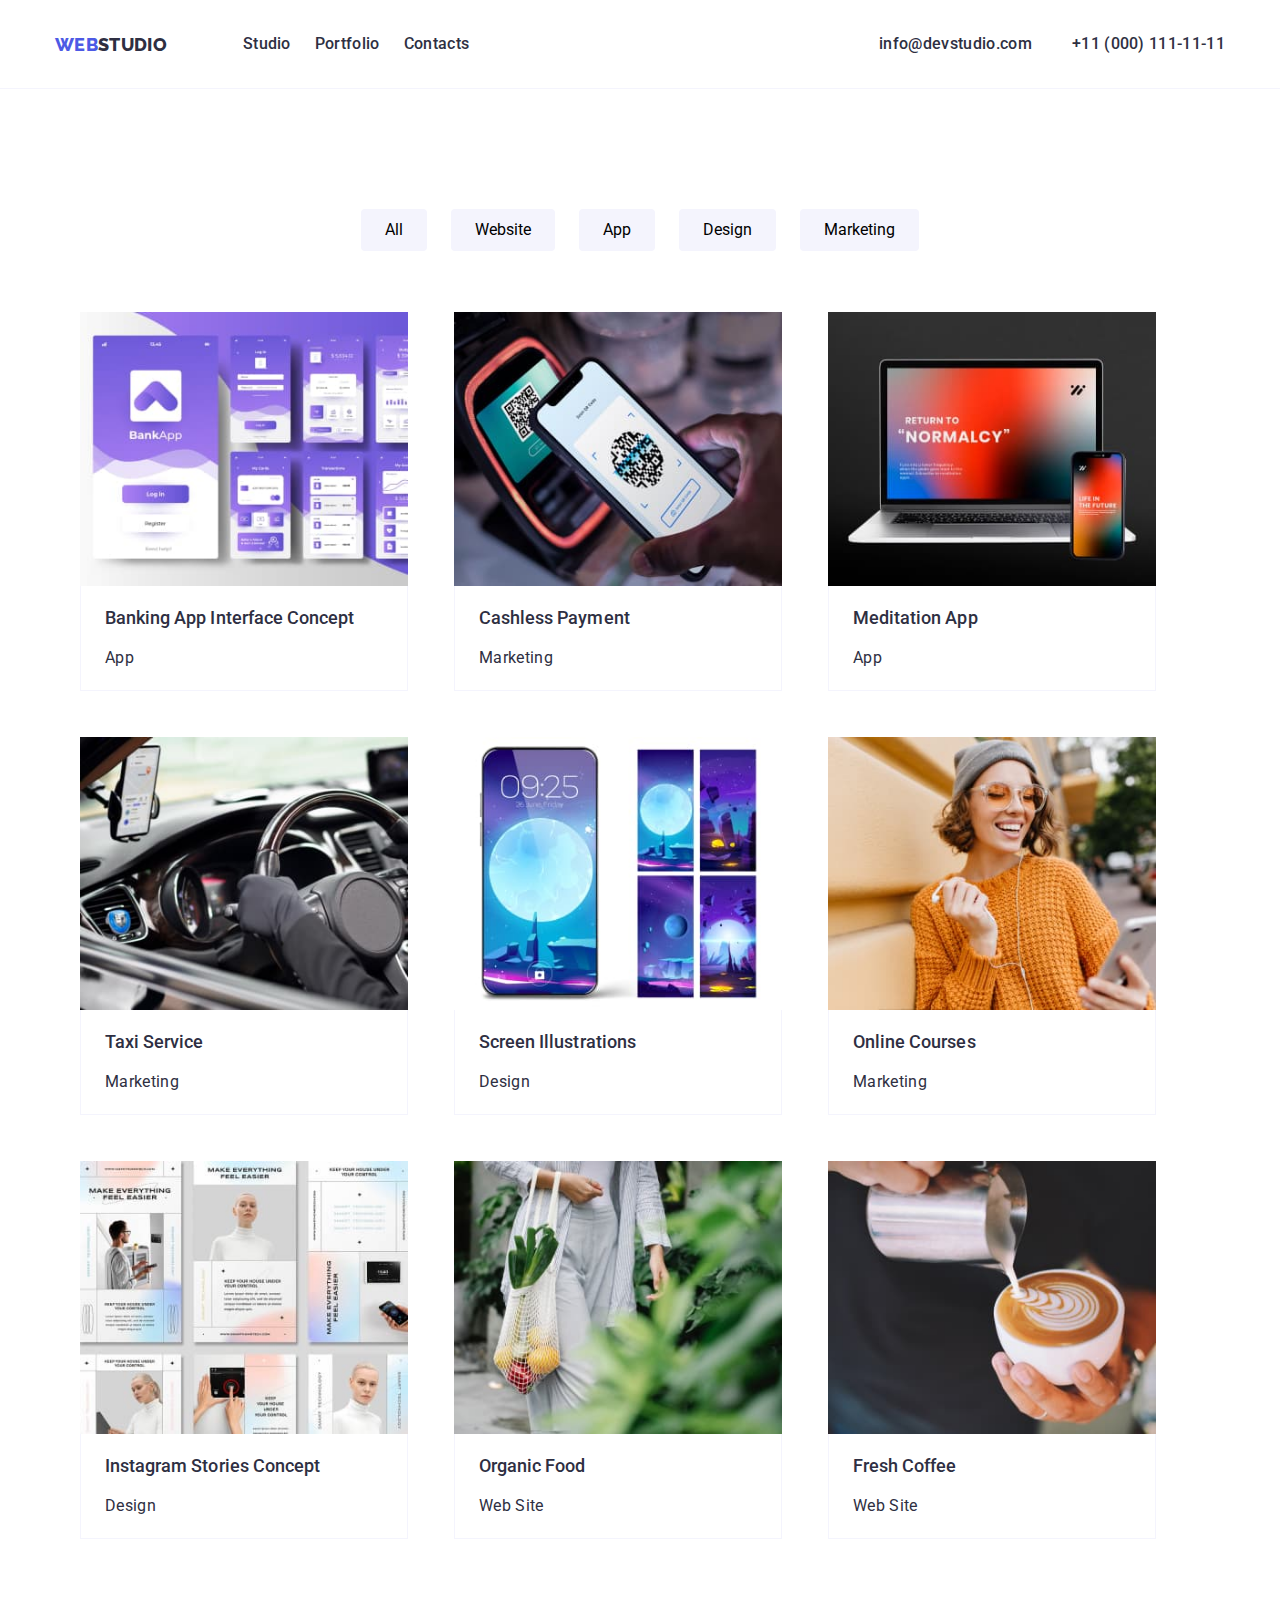
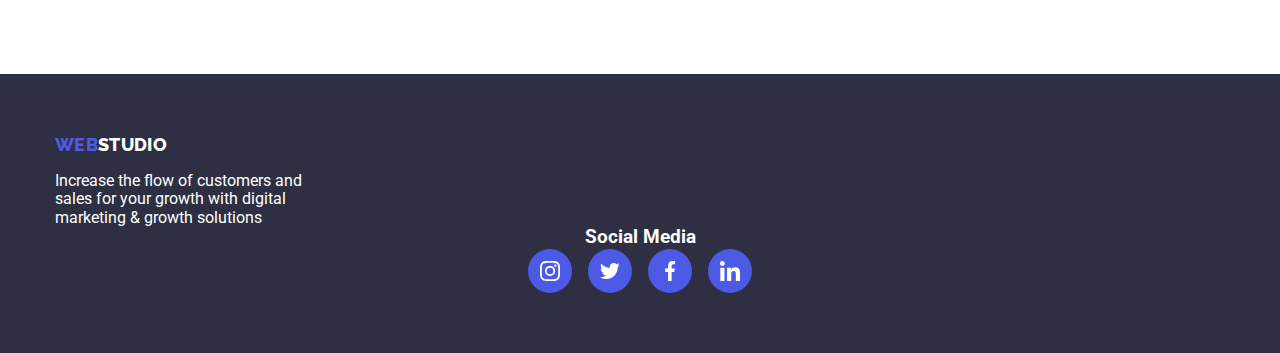
==== commit 56a8bf3c: "customers and footer" ====
--- a/portfolio.html
+++ b/portfolio.html
@@ -203,6 +203,41 @@
           sales for your growth with digital<br />
           marketing & growth solutions
         </p>
+
+        <h3 class="social-media-title">Social Media</h3>
+        <ul class="footer-socials list">
+          <li class="footer-socials-item">
+            <a class="socials-link link" href="">
+              <svg class="socials-icon" width="20" height="20">
+                <use href="./images/icons.svg#icon-instagram"></use>
+              </svg>
+            </a>
+          </li>
+
+          <li class="footer-socials-item">
+            <a class="socials-link link" href="">
+              <svg class="socials-icon" width="20" height="20">
+                <use href="./images/icons.svg#icon-twitter"></use>
+              </svg>
+            </a>
+          </li>
+
+          <li class="footer-socials-item">
+            <a class="socials-link link" href="">
+              <svg class="socials-icon" width="20" height="20">
+                <use href="./images/icons.svg#icon-facebook"></use>
+              </svg>
+            </a>
+          </li>
+
+          <li class="footer-socials-item">
+            <a class="socials-link link" href="">
+              <svg class="socials-icon" width="20" height="20">
+                <use href="./images/icons.svg#icon-linkedin"></use>
+              </svg>
+            </a>
+          </li>
+        </ul>
       </div>
     </footer>
   </body>
--- a/css/style.css
+++ b/css/style.css
@@ -13,6 +13,7 @@
   --iris: #4d5ae5;
   --cloud: #f4f4fd;
   --ocean: #404bbf;
+  --lightslate: #8e8f99;
 }
 body {
   font-family: "Roboto", sans-serif;
@@ -475,3 +476,51 @@
   border-radius: 50%;
   background: var(--iris);
 }
+
+.clients-list {
+  display: flex;
+  justify-content: space-between;
+  align-items: center;
+}
+
+.client-logo {
+  fill: var(--lightslate);
+}
+
+.clients-link {
+  display: flex;
+  justify-content: center;
+  align-items: center;
+  border: 1px solid var(--lightslate);
+  border-radius: 4px;
+  width: 170px;
+  height: 100px;
+}
+
+.footer-socials {
+  align-items: center;
+  justify-content: center;
+  display: flex;
+  gap: 16px;
+  padding: 0;
+}
+
+.socials-link {
+  --diameter: 44px;
+  display: inline-flex;
+  justify-content: space-evenly;
+  align-items: center;
+  width: var(--diameter);
+  height: var(--diameter);
+  border-radius: 50%;
+  background: var(--iris);
+}
+
+.socials-icon {
+  fill: var(--white);
+}
+
+.social-media-title {
+  color: var(--white);
+  text-align: center;
+}
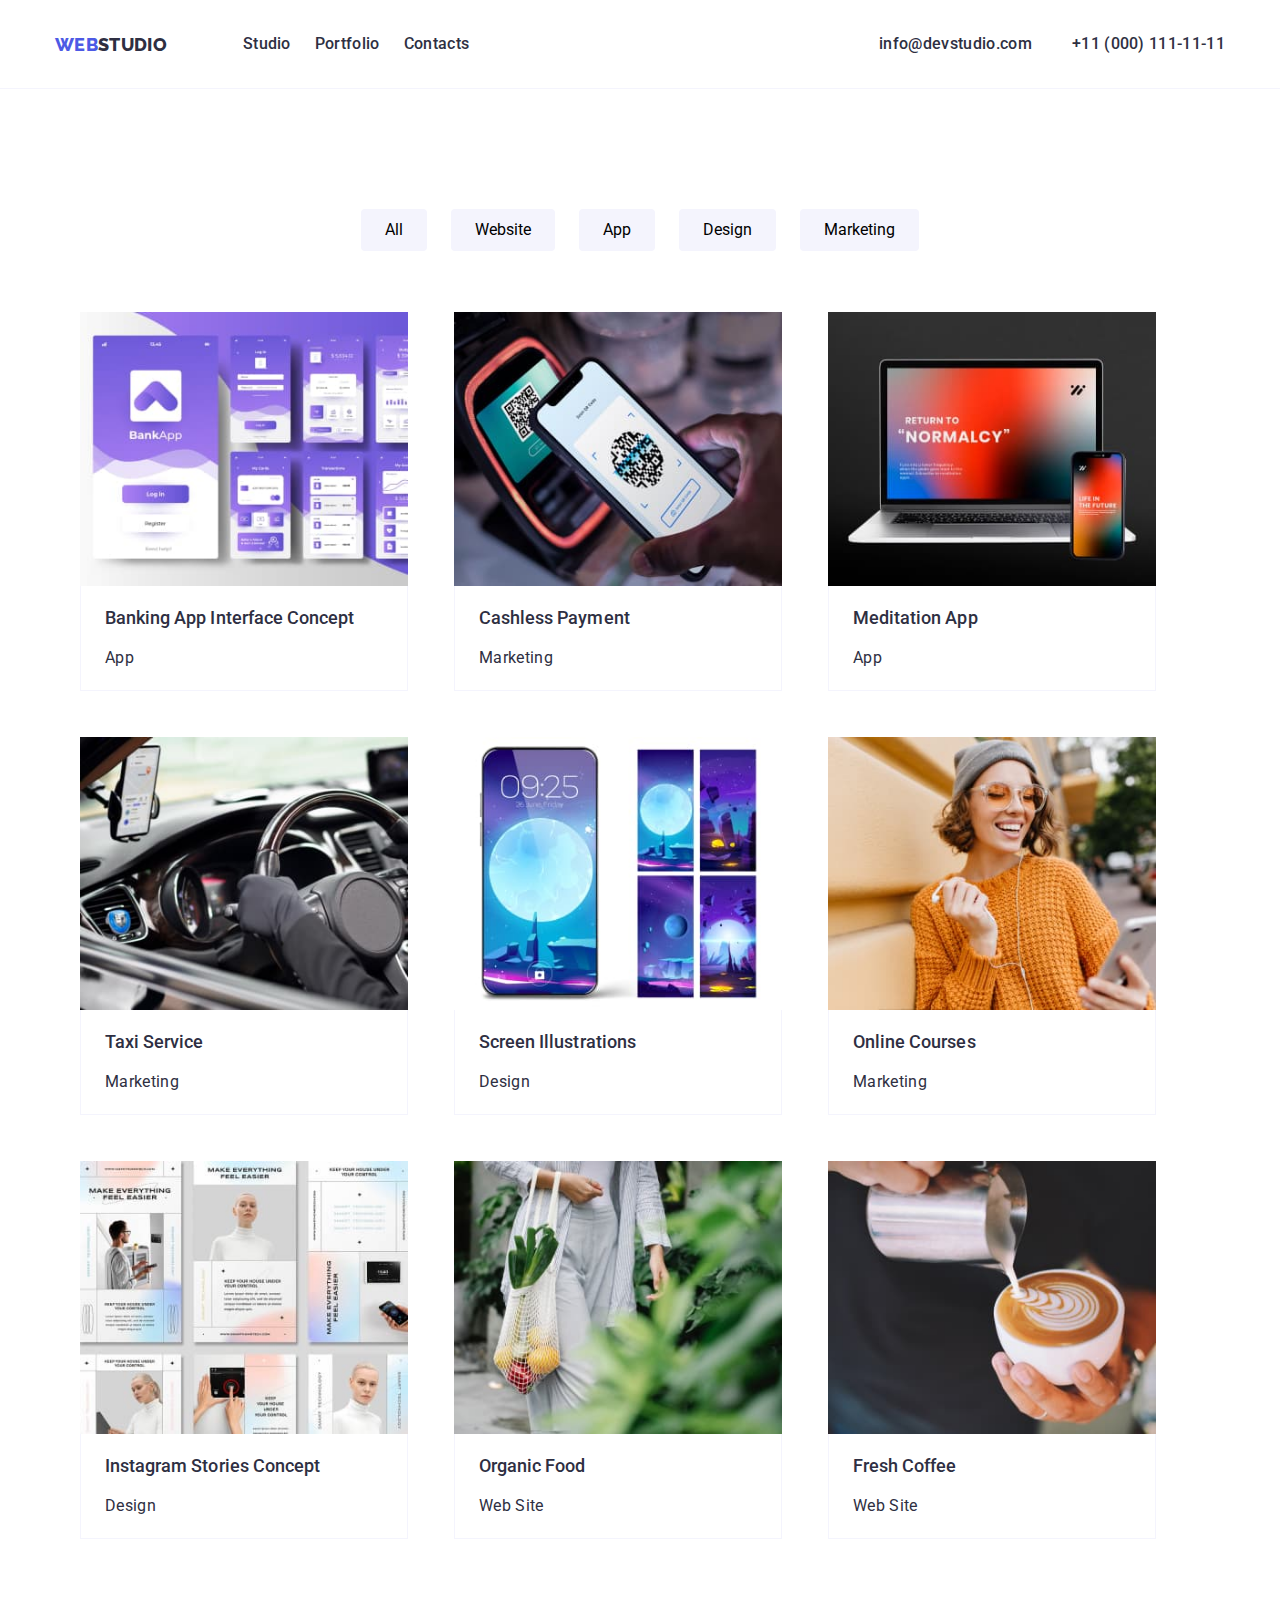
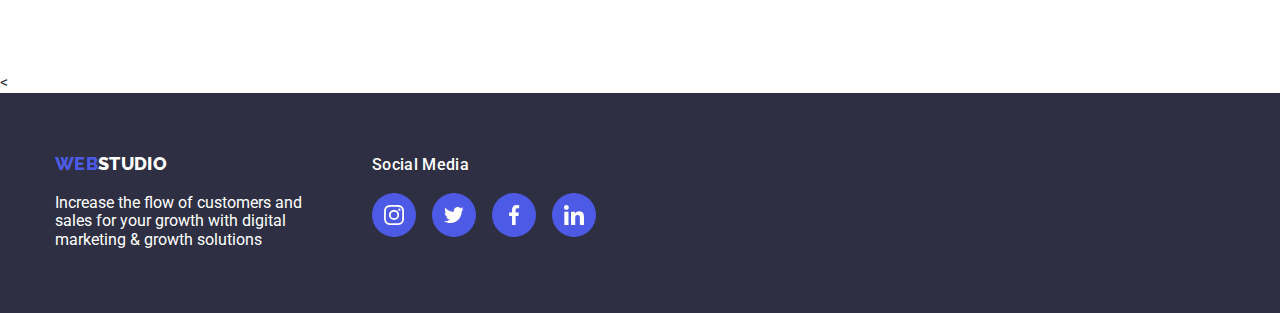
==== commit b15d4fd3: "css and clients hover" ====
--- a/portfolio.html
+++ b/portfolio.html
@@ -193,51 +193,54 @@
       </section>
     </main>
 
+    <
     <footer class="footer-page">
       <div class="container">
-        <a href="index.html" class="logo link"
-          >WEB<span class="logo-span">STUDIO</span></a
-        >
-        <p class="footer-description">
-          Increase the flow of customers and<br />
-          sales for your growth with digital<br />
-          marketing & growth solutions
-        </p>
-
-        <h3 class="social-media-title">Social Media</h3>
-        <ul class="footer-socials list">
-          <li class="footer-socials-item">
-            <a class="socials-link link" href="">
-              <svg class="socials-icon" width="20" height="20">
-                <use href="./images/icons.svg#icon-instagram"></use>
-              </svg>
-            </a>
-          </li>
-
-          <li class="footer-socials-item">
-            <a class="socials-link link" href="">
-              <svg class="socials-icon" width="20" height="20">
-                <use href="./images/icons.svg#icon-twitter"></use>
-              </svg>
-            </a>
-          </li>
-
-          <li class="footer-socials-item">
-            <a class="socials-link link" href="">
-              <svg class="socials-icon" width="20" height="20">
-                <use href="./images/icons.svg#icon-facebook"></use>
-              </svg>
-            </a>
-          </li>
-
-          <li class="footer-socials-item">
-            <a class="socials-link link" href="">
-              <svg class="socials-icon" width="20" height="20">
-                <use href="./images/icons.svg#icon-linkedin"></use>
-              </svg>
-            </a>
-          </li>
-        </ul>
+        <div class="footer-division">
+          <div class="footer-description">
+            <a class="logo footer-link link" href="index.html"
+              >WEB<span class="logo-span">STUDIO</span></a
+            >
+            <p>
+              Increase the flow of customers and <br />
+              sales for your growth with digital <br />
+              marketing & growth solutions
+            </p>
+          </div>
+          <div class="social-media">
+            <p class="social-media-title">Social Media</p>
+            <ul class="social-media-list">
+              <li class="social-media-item list">
+                <a href="/" class="social-media-link link">
+                  <svg class="social-media-icon-svg" width="20" height="20">
+                    <use href="./images/icons.svg#icon-instagram"></use>
+                  </svg>
+                </a>
+              </li>
+              <li class="social-media-icon list">
+                <a href="/" class="social-media-link link">
+                  <svg class="social-media-icon-svg" width="20" height="20">
+                    <use href="./images/icons.svg#icon-twitter"></use>
+                  </svg>
+                </a>
+              </li>
+              <li class="social-media-icon list">
+                <a href="/" class="social-media-link link">
+                  <svg class="social-media-icon-svg" width="20" height="20">
+                    <use href="./images/icons.svg#icon-facebook"></use>
+                  </svg>
+                </a>
+              </li>
+              <li class="social-media-icon list">
+                <a href="/" class="social-media-link link">
+                  <svg class="social-media-icon-svg" width="20" height="20">
+                    <use href="./images/icons.svg#icon-linkedin"></use>
+                  </svg>
+                </a>
+              </li>
+            </ul>
+          </div>
+        </div>
       </div>
     </footer>
   </body>
--- a/css/style.css
+++ b/css/style.css
@@ -14,6 +14,7 @@
   --cloud: #f4f4fd;
   --ocean: #404bbf;
   --lightslate: #8e8f99;
+  --green: #31d0aa;
 }
 body {
   font-family: "Roboto", sans-serif;
@@ -341,7 +342,6 @@
 }
 
 .footer-page .footer-description {
-  margin-top: 16px;
   color: var(--white);
 }
 
@@ -497,15 +497,17 @@
   height: 100px;
 }
 
-.footer-socials {
-  align-items: center;
-  justify-content: center;
-  display: flex;
+.social-media-list {
+  display: flex;
+  padding: 0;
   gap: 16px;
-  padding: 0;
-}
-
-.socials-link {
+}
+
+.social-media {
+  margin-left: 70px;
+}
+
+.social-media-link {
   --diameter: 44px;
   display: inline-flex;
   justify-content: space-evenly;
@@ -516,11 +518,45 @@
   background: var(--iris);
 }
 
-.socials-icon {
+.social-media-title {
+  color: var(--white);
+  font-family: inherit;
+  font-size: 16px;
+  font-style: inherit;
+  font-weight: 500;
+  line-height: 1.5; /* 150% */
+  letter-spacing: 0.32px;
+}
+
+.social-media-icon-svg {
   fill: var(--white);
 }
 
-.social-media-title {
-  color: var(--white);
-  text-align: center;
-}
+.footer-division {
+  display: flex;
+}
+
+.social-media-link:hover,
+.social-media-link:focus {
+  color: var(--white);
+  background-color: var(--green);
+}
+
+.footer-link {
+  display: block;
+  margin-bottom: 20px;
+}
+
+footer .logo-span {
+  color: var(--white);
+}
+
+.team-social-media-link:hover,
+.team-social-media-link:focus {
+  color: var(--white);
+  background-color: var(--ocean);
+}
+
+.clients-link:hover svg {
+  fill: var(--iris);
+}
